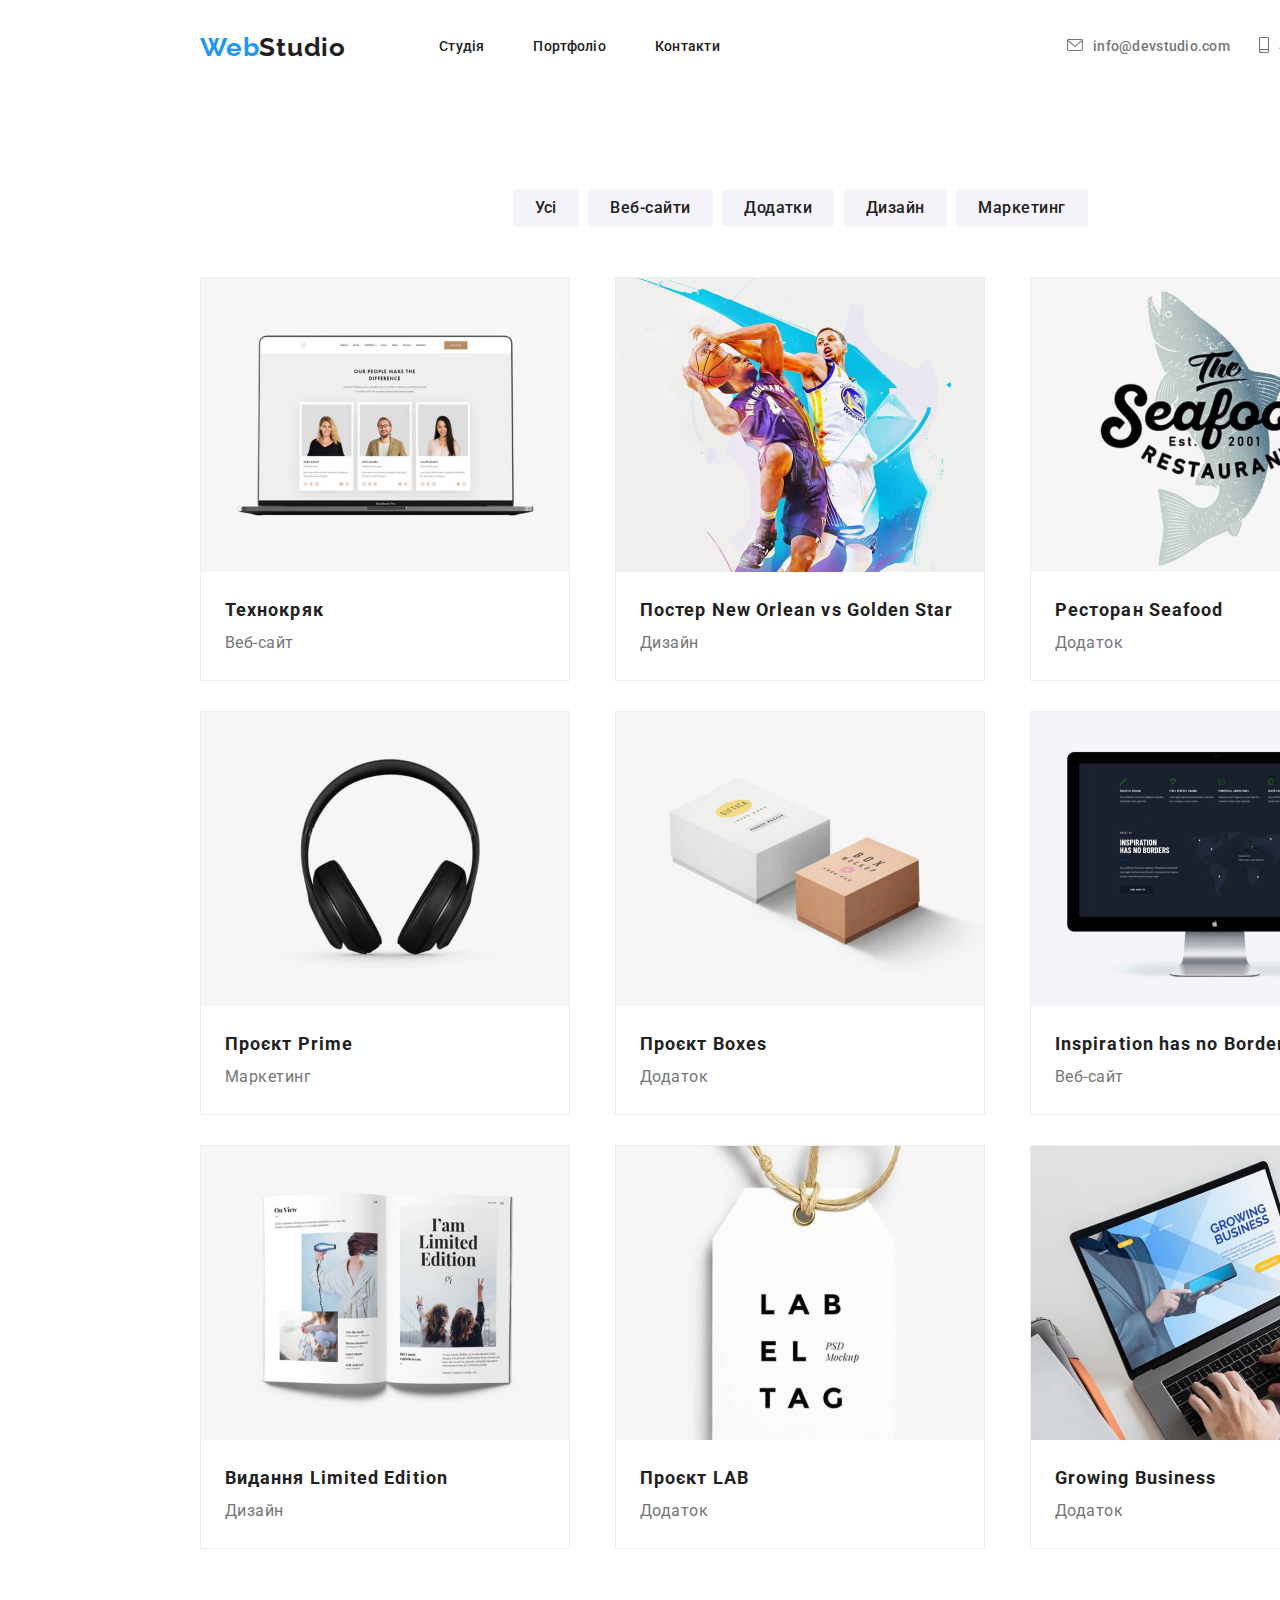
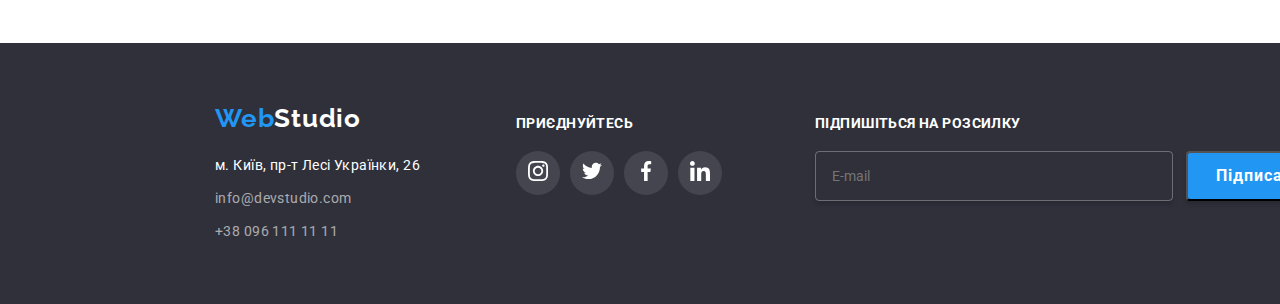
==== pages/portfolio.html @ 6ff3201d "xc" ====
<!DOCTYPE html>
<html lang="en">
  <head>
    <meta charset="UTF-8" />
    <meta http-equiv="X-UA-Compatible" content="IE=edge" />
    <meta name="viewport" content="width=device-width, initial-scale=1.0" />
    <title>Portfolio</title>
    <link rel="stylesheet" href="https://cdnjs.cloudflare.com/ajax/libs/modern-normalize/1.1.0/modern-normalize.min.css"/>
    <link href="https://fonts.googleapis.com/css2?family=Raleway:wght@700&family=Roboto:wght@400;500;700;900&display=swap" rel="stylesheet"/>
    <link rel="stylesheet" href="../css/portfolio.min.css"/>
  </head>

  <body>
    <div class="container">
      <header>
        <div class="header-wraper">
          <nav>
            <div class="header-left">
              <a class="logo-link" href="../index.html">
                <span class="web">Web</span>Studio</a>
                <ul class="nav-list">
                <li>
                  <a class="nav-list-link" href="../index.html">Студія</a>
                </li>
                <li>
                  <a class="nav-list-link" href="../pages/portfolio.html">Портфоліо</a>
                </li>
                <li><a class="nav-list-link" href="#">Контакти</a></li>
              </ul>
            </div>
          </nav>

          <div class="header-right">
            <a class="contacts-link" href="mailto:info@devstudio.com">
              <svg class="contact" width="16" height="12">
                <use href="../images/icons/symbol-defs.svg#email"></use>
              </svg>info@devstudio.com</a>
    
            <a class="contacts-link" href="tel:+380961111111">
              <svg class="contact" width="10" height="16">
              <use href="../images/icons/symbol-defs.svg#smartphone"></use>
            </svg>+38 096 111 11 11</a>
          </div>
        </div>
      </header>

      <main>
        <div class="content">
          <div class="filters">
            <button class="btn-filter">Усі</button>
            <button class="btn-filter">Веб-сайти</button>
            <button class="btn-filter">Додатки</button>
            <button class="btn-filter">Дизайн</button>
            <button class="btn-filter">Маркетинг</button>
          </div>

          <ul class="project-list">
            <li class="project-card">
              <div class="thumb">
                <div class="overlay">
                  <p class="overlay-text">Ресурс пропонує комплексні пропозиції з різним рівнем функціоналу та сервісів. Все це дозволить відвідувачу отримати вичерпні відомості про компанію чи приватну особу.</p>
                </div>
                
                <img src="../images/image(7).jpg" class="project-img" alt="Технокряк"/>
              </div>
                  <h2 class="project-title">Технокряк</h2>
                  <h3 class="project-text">Веб-сайт</h3>
            </li>

            <li class="project-card">
              <div class="thumb">
                <div class="overlay">
                  <p class="overlay-text">Ресурс пропонує комплексні пропозиції з різним рівнем функціоналу та сервісів. Все це дозволить відвідувачу отримати вичерпні відомості про компанію чи приватну особу.</p>
                </div>
                
                <img src="../images/image(8).jpg" class="project-img" alt="Постер New Orlean vs Golden Star"/>
              </div>
                  <h2 class="project-title">Постер New Orlean vs Golden Star</h2>
                  <h3 class="project-text">Дизайн</h3>
            </li>

              <li class="project-card">
                <div class="thumb">
                  <div class="overlay">
                    <p class="overlay-text">Ресурс пропонує комплексні пропозиції з різним рівнем функціоналу та сервісів. Все це дозволить відвідувачу отримати вичерпні відомості про компанію чи приватну особу.</p>
                  </div>
                  
                  <img src="../images/image(9).jpg" class="project-img" alt="Ресторан Seafood"/>
                </div>
                    <h2 class="project-title">Ресторан Seafood</h2>
                    <h3 class="project-text">Додаток</h3>
              </li>

                <li class="project-card">
                  <div class="thumb">
                    <div class="overlay">
                      <p class="overlay-text">Ресурс пропонує комплексні пропозиції з різним рівнем функціоналу та сервісів. Все це дозволить відвідувачу отримати вичерпні відомості про компанію чи приватну особу.</p>
                    </div>
                    
                    <img src="../images/image(10).jpg" class="project-img" alt="Проєкт Prime"/>
                  </div>
                      <h2 class="project-title">Проєкт Prime</h2>
                      <h3 class="project-text">Маркетинг</h3>
                </li>

                
                  <li class="project-card">
                    <div class="thumb">
                      <div class="overlay">
                        <p class="overlay-text">Ресурс пропонує комплексні пропозиції з різним рівнем функціоналу та сервісів. Все це дозволить відвідувачу отримати вичерпні відомості про компанію чи приватну особу.</p>
                      </div>
                      
                      <img src="../images/image(11).jpg" class="project-img" alt="Проєкт Boxes"/>
                    </div>
                        <h2 class="project-title">Проєкт Boxes</h2>
                        <h3 class="project-text">Додаток</h3>
                  </li>

                  
                    <li class="project-card">
                      <div class="thumb">
                        <div class="overlay">
                          <p class="overlay-text">Ресурс пропонує комплексні пропозиції з різним рівнем функціоналу та сервісів. Все це дозволить відвідувачу отримати вичерпні відомості про компанію чи приватну особу.</p>
                        </div>
                        
                        <img src="../images/image(12).jpg" class="project-img" alt="Inspiration has no Borders"/>
                      </div>
                          <h2 class="project-title">Inspiration has no Borders</h2>
                          <h3 class="project-text">Веб-сайт</h3>
                    </li>

                    
                      <li class="project-card">
                        <div class="thumb">
                          <div class="overlay">
                            <p class="overlay-text">Ресурс пропонує комплексні пропозиції з різним рівнем функціоналу та сервісів. Все це дозволить відвідувачу отримати вичерпні відомості про компанію чи приватну особу.</p>
                          </div>
                          
                          <img src="../images/image(13).jpg" class="project-img" alt="Ресторан Seafood"/>
                        </div>
                            <h2 class="project-title">Видання Limited Edition</h2>
                            <h3 class="project-text">Дизайн</h3>
                      </li>

            
              <li class="project-card">
                <div class="thumb">
                  <div class="overlay">
                    <p class="overlay-text">Ресурс пропонує комплексні пропозиції з різним рівнем функціоналу та сервісів. Все це дозволить відвідувачу отримати вичерпні відомості про компанію чи приватну особу.</p>
                  </div>
                  
                  <img src="../images/image(14).jpg" class="project-img" alt="Проєкт LAB"/>
                </div>
                    <h2 class="project-title">Проєкт LAB</h2>
                    <h3 class="project-text">Додаток</h3>
              </li>

              
                <li class="project-card">
                  <div class="thumb">
                    <div class="overlay">
                      <p class="overlay-text">Ресурс пропонує комплексні пропозиції з різним рівнем функціоналу та сервісів. Все це дозволить відвідувачу отримати вичерпні відомості про компанію чи приватну особу.</p>
                    </div>
                    
                    <img src="../images/image(15).jpg" class="project-img" alt="Growing Business"/>
                  </div>
                      <h2 class="project-title">Growing Business</h2>
                      <h3 class="project-text">Додаток</h3>
                </li>
                </ul>
      </main>

      <footer class="footer">
        <div class="footer-container">
          <section class="first-footer">
            <a class="logo-link" href="../index.html">
              <span class="web">Web</span><span class="studio">Studio</span>
            </a>
            <address>
              <a href="#" class="address-link">м. Київ, пр-т Лесі Українки, 26</a>
              <a class="contact-link" href="mailto:info@devstudio.com">info@devstudio.com</a>
              <a class="contact-link" href="tel:+380961111111">+38 096 111 11 11</a>
            </address>
          </section>
  
          <section class="second-footer">
            <h2 class="join-text">приєднуйтесь</h2>
            <ul class="join-list">
              <li class="join-list-item">
                <a href="#" class="join-link">
                  <svg class="join-social-media">
                    <use href="../images/icons/symbol-defs.svg#instagram"></use>
                  </svg>
                </a>
              </li>
              <li class="join-list-item">
                <a href="#" class="join-link">
                  <svg class="join-social-media">
                    <use href="../images/icons/symbol-defs.svg#twitter"></use>
                  </svg>
                </a>
              </li>
              <li class="join-list-item">
                <a href="#" class="join-link">
                  <svg class="join-social-media">
                    <use href="../images/icons/symbol-defs.svg#facebook"></use>
                  </svg>
                </a>
              </li>
              <li class="join-list-item">
                <a href="#" class="join-link">
                  <svg class="join-social-media">
                    <use href="../images/icons/symbol-defs.svg#linkedin"></use>
                  </svg>
                </a>
              </li>
            </ul>
          </section>
  
          <section class="footer-third">
            <form class="footer-form">
              <label class="footer-form__label">Підпишіться на розсилку
                <input type="email" placeholder="E-mail" class="footer-form__input" required/>
              </label>
              
              <button type="submit" class="footer-form__btn">Підписатися
                <svg class="subscribe-join-svg">
                  <use href="../images/icons/symbol-defs.svg#icon-telegram"></use>
                </svg>
              </button>
            </form>
          </section>
        </div>
      </footer>
    </div>
  </body>
</html>
---- css/portfolio.min.css ----
body{font-family:"Roboto",sans-serif;font-style:normal}ul,h1,h2,h3,p{padding:0;margin:0}ul{list-style:none}a{text-decoration:none}.container{width:1600px;margin:0 auto}.header-wraper{width:1200px;display:flex;justify-content:space-between;align-items:center;margin:0 auto;padding:32px 0}.header-left{display:flex;width:520px;justify-content:space-between}.header-right{display:flex;width:333px;justify-content:space-between;align-items:center}.logo-link{font-family:"Raleway";font-weight:700;font-size:26px;line-height:1.19;color:#212121;letter-spacing:.03em;animation:change-color 2s linear infinite}.studio{animation:ChangeColor 2s linear infinite}@keyframes ChangeColor{0%{color:#2196f3}100%{color:#212121}}.web{color:#2196f3;animation:changecolor 2s linear infinite}@keyframes change-color{0%{color:#2196f3}100%{color:#212121}}@keyframes changecolor{0%{color:#212121}100%{color:#2196f3}}.nav-list{width:281px;display:flex;justify-content:space-between;align-items:center;font-weight:500;font-size:14px;line-height:1.14;letter-spacing:.02em}.nav-list-link{color:#212121;position:relative}.nav-list-link::after{content:"";position:absolute;top:52.5px;left:0;width:0;height:4px;background-color:#2196f3;border-radius:2px}.nav-list-link:hover::after{width:100%;transition:width 300ms cubic-bezier(0.4, 0, 0.2, 1)}.nav-list-link:hover,.nav-list-link:focus{color:#2196f3}.contacts-link{font-weight:500;font-size:14px;line-height:1.14;letter-spacing:.02em;color:#757575}.contacts-link:hover,.contacts-link:focus{color:#2196f3;transition:color 250ms cubic-bezier(0.4, 0, 0.2, 1)}.contact{fill:#757575;margin-right:10px}.contacts-link:hover .contact{fill:#2196f3;transition:fill 250ms cubic-bezier(0.4, 0, 0.2, 1)}.filters{display:flex;justify-content:space-between;width:575px;height:54px;margin:0 auto 34px}.btn-filter{height:38px;background:#f5f4fa;border-radius:4px;font-family:"Roboto",sans-serif;font-style:normal;font-weight:500;font-size:16px;line-height:1.62;text-align:center;letter-spacing:.03em;color:#212121;padding:6px 22px;border:none;transition:transform 500ms ease}.btn-filter:hover,.btn-filter:focus{background-color:#2196f3;color:#fff;box-shadow:0px 3px 1px rgba(0,0,0,.1),0px 1px 2px rgba(0,0,0,.08),0px 2px 2px rgba(0,0,0,.12);transform:scale(1.1)}.content{width:1200px;margin:94px auto}.project-list{display:flex;flex-wrap:wrap;justify-content:space-between}.project-card{width:370px;height:404px;background:#fff;border:1px solid #eee;overflow:hidden;padding-bottom:20px}.project-card:nth-child(-n+6){margin-bottom:30px}.thumb{width:370px;height:294px;margin-bottom:20px;position:relative}.project-img{width:100%;height:100%;-o-object-fit:cover;object-fit:cover;-o-object-position:center;object-position:center}.overlay{position:absolute;top:0;left:0;width:100%;height:100%;background-color:rgba(33,150,243,.9);padding:63px 24px;transform:translatey(-100%);transition:transform 1s ease}.project-card:hover .overlay{transform:translatey(0)}.overlay-text{color:#fff;font-size:18px;font-weight:400;line-height:1.55;letter-spacing:.54px}.project-title{font-weight:700;font-size:18px;line-height:2;letter-spacing:.06em;color:#212121;padding-left:24px}.project-text{font-weight:400;font-size:16px;line-height:1.87;letter-spacing:.03em;color:#757575;padding-left:24px}.footer{background-color:#2f303a;padding:60px 0;padding-left:215px}.footer-container{display:flex}.first-footer{width:231px;margin-right:70px}.footer .logo-link{display:block;margin-bottom:20px}.studio{color:#fff}address{font-style:normal}.address-link{display:block;font-weight:400;font-size:14px;line-height:1.71;letter-spacing:.03em;color:#fff;margin-bottom:9px}.contact-link{display:block;font-weight:400;font-size:14px;line-height:1.71;letter-spacing:.03em;color:rgba(255,255,255,.6)}.contact-link:not(:last-child){margin-bottom:9px}.second-footer{padding-top:12px;width:206px;margin-right:93px}.join-text{color:#fff;font-size:14px;font-weight:700;letter-spacing:.42px;text-transform:uppercase;margin-bottom:20px}.join-list{display:flex;justify-content:space-between;width:206px}.join-list-item{width:44px;height:44px;display:flex;justify-content:center;align-items:center;background-color:rgba(255,255,255,.1);border-radius:50%;transition:transform 500ms ease}.join-list-item:hover{background-color:#2196f3;transform:scale(1.1)}.join-social-media{width:20px;height:20px;fill:#fff}.footer-third{padding-top:12px;width:570px}.footer-form__label{color:#fff;font-size:14px;font-weight:700;letter-spacing:.42px;text-transform:uppercase;margin-right:12px}.footer-form{display:flex;align-items:flex-end}.footer-form__input{width:358px;height:50px;border-radius:4px;border:1px solid rgba(255,255,255,.3);background:rgba(33,150,243,0);box-shadow:0px 4px 4px 0px rgba(0,0,0,.15);padding-left:16px;margin-top:20px}.footer-form-input:hover{border:1px solid #2196f3}.footer-form__btn{width:200px;height:50px;border-radius:4px;background:#2196f3;box-shadow:0px 4px 4px 0px rgba(0,0,0,.15);color:#fff;text-align:center;font-size:16px;font-family:"Roboto",sans-serif;font-weight:700;line-height:30px;letter-spacing:.96px;display:flex;align-items:center;justify-content:center;padding:10px 28px}.subscribe-join-svg{fill:#fff;width:24px;height:24px;margin-left:10px}/*# sourceMappingURL=portfolio.min.css.map */
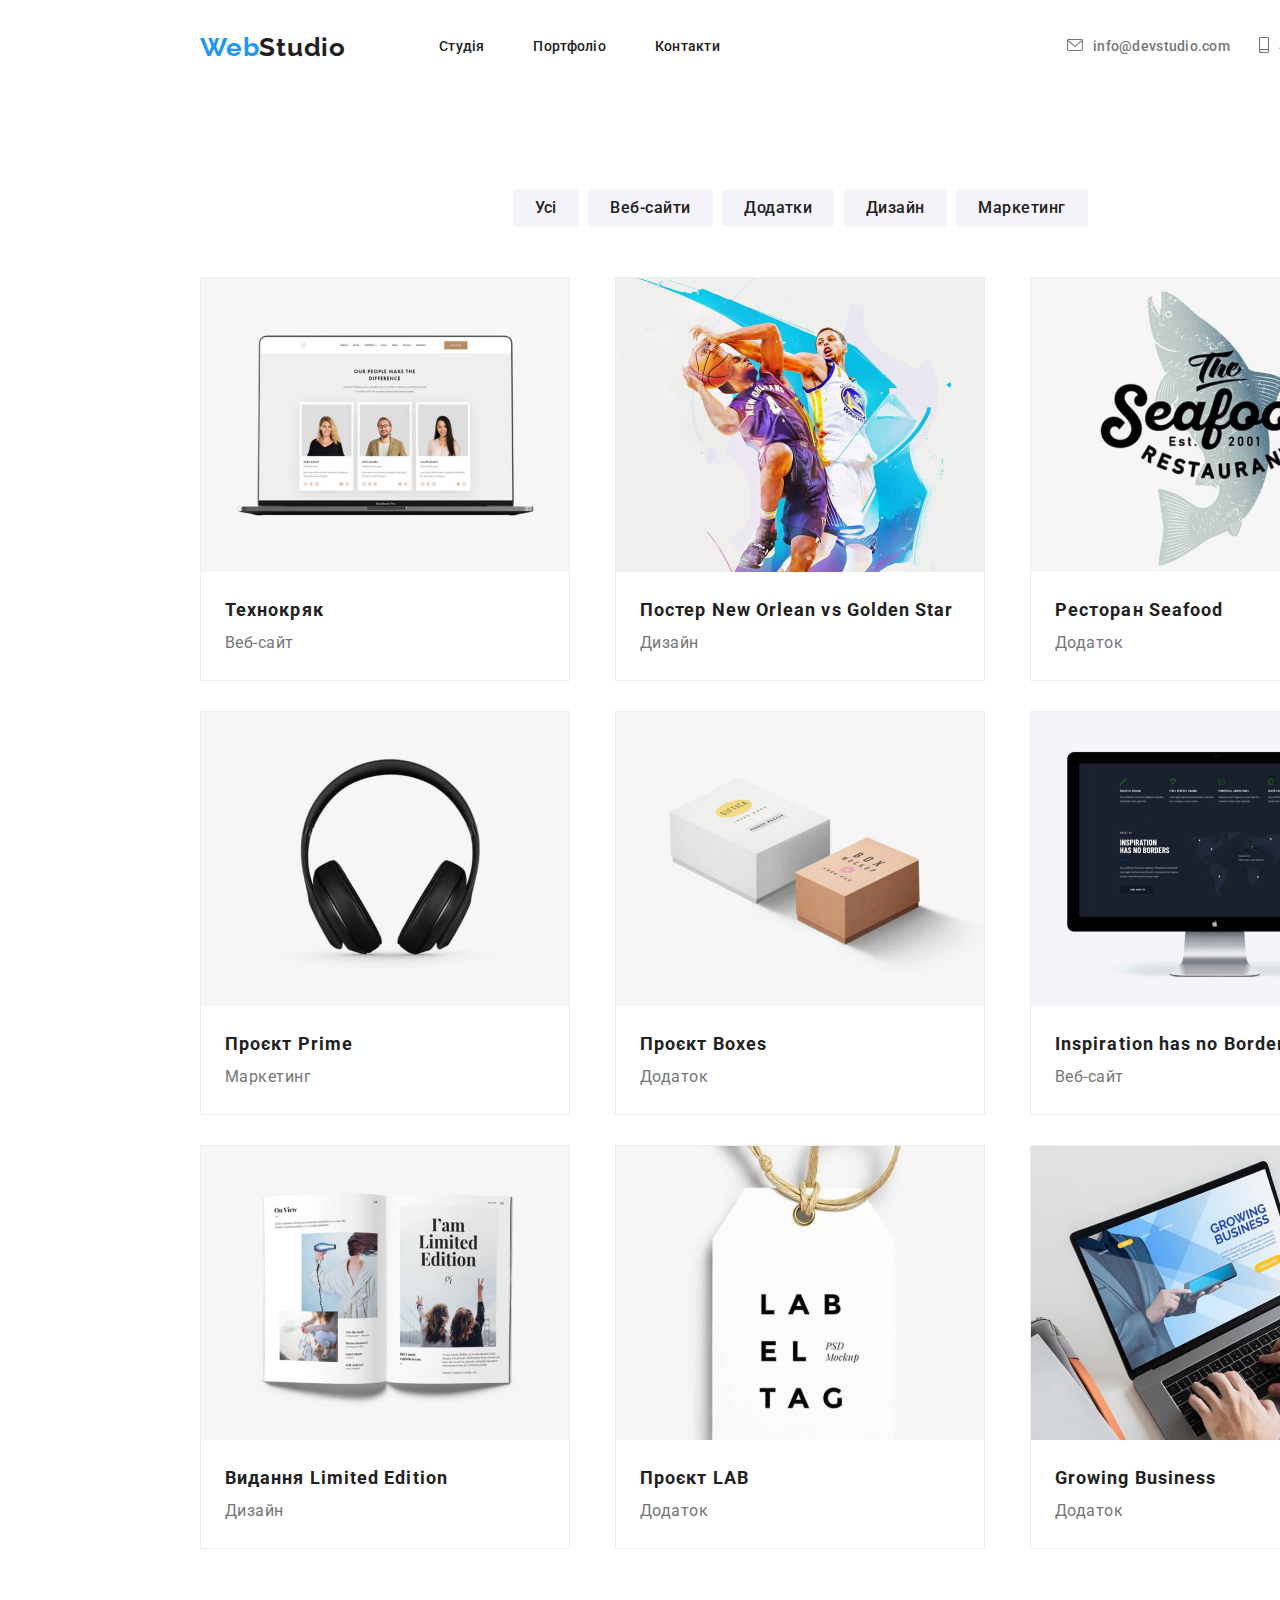
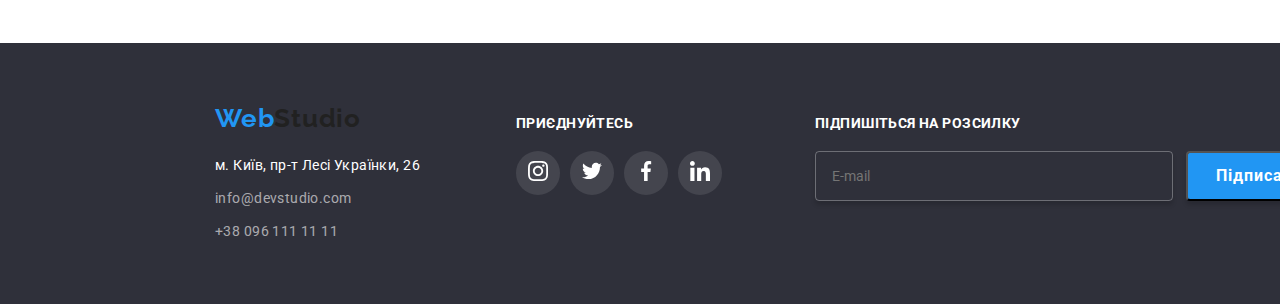
==== commit ffe30c87: "ds" ====
--- a/pages/portfolio.html
+++ b/pages/portfolio.html
@@ -13,32 +13,39 @@
   <body>
     <div class="container">
       <header>
-        <div class="header-wraper">
-          <nav>
-            <div class="header-left">
-              <a class="logo-link" href="../index.html">
-                <span class="web">Web</span>Studio</a>
+        <div class="header">
+          <div class="header__left">
+          <nav class="navigation">
+              <a href="../index.html" class="logo-link">
+                <span class="logo-link__web">Web</span>Studio</a>
                 <ul class="nav-list">
+                  <li>
+                    <a class="nav-list__link" href="../index.html">Студія</a>
+                  </li>
+                  <li>
+                  <a class="nav-list__link" href="./portfolio.html">Портфоліо</a>
+                </li>
                 <li>
-                  <a class="nav-list-link" href="../index.html">Студія</a>
-                </li>
-                <li>
-                  <a class="nav-list-link" href="../pages/portfolio.html">Портфоліо</a>
-                </li>
-                <li><a class="nav-list-link" href="#">Контакти</a></li>
+                    <a class="nav-list__link" href="#">Контакти</a>
+                </li>
               </ul>
-            </div>
           </nav>
-
-          <div class="header-right">
+        </div>
+
+          <div class="header__right">
             <a class="contacts-link" href="mailto:info@devstudio.com">
-              <svg class="contact" width="16" height="12">
-                <use href="../images/icons/symbol-defs.svg#email"></use>
+              <svg class="contacts-link__svg" width="16" height="12">
+                <use href="../images/icons/symbol-defs.svg#email">
+
+
+                </use>
               </svg>info@devstudio.com</a>
-    
             <a class="contacts-link" href="tel:+380961111111">
-              <svg class="contact" width="10" height="16">
-              <use href="../images/icons/symbol-defs.svg#smartphone"></use>
+              <svg class="contacts-link__svg" width="10" height="16">
+              <use href="../images/icons/symbol-defs.svg#smartphone">
+
+
+              </use>
             </svg>+38 096 111 11 11</a>
           </div>
         </div>
@@ -47,134 +54,134 @@
       <main>
         <div class="content">
           <div class="filters">
-            <button class="btn-filter">Усі</button>
-            <button class="btn-filter">Веб-сайти</button>
-            <button class="btn-filter">Додатки</button>
-            <button class="btn-filter">Дизайн</button>
-            <button class="btn-filter">Маркетинг</button>
+            <button class="filters__btn">Усі</button>
+            <button class="filters__btn">Веб-сайти</button>
+            <button class="filters__btn">Додатки</button>
+            <button class="filters__btn">Дизайн</button>
+            <button class="filters__btn">Маркетинг</button>
           </div>
 
           <ul class="project-list">
-            <li class="project-card">
-              <div class="thumb">
+            <li class="project-list__card">
+              <div class="project-list__thumb">
                 <div class="overlay">
-                  <p class="overlay-text">Ресурс пропонує комплексні пропозиції з різним рівнем функціоналу та сервісів. Все це дозволить відвідувачу отримати вичерпні відомості про компанію чи приватну особу.</p>
+                  <p class="overlay__text">Ресурс пропонує комплексні пропозиції з різним рівнем функціоналу та сервісів. Все це дозволить відвідувачу отримати вичерпні відомості про компанію чи приватну особу.</p>
                 </div>
                 
-                <img src="../images/image(7).jpg" class="project-img" alt="Технокряк"/>
+                <img src="../images/image(7).jpg" class="project-list__img" alt="Технокряк"/>
               </div>
-                  <h2 class="project-title">Технокряк</h2>
-                  <h3 class="project-text">Веб-сайт</h3>
+                  <h2 class="project-list__title">Технокряк</h2>
+                  <h3 class="project-list__text">Веб-сайт</h3>
             </li>
 
-            <li class="project-card">
-              <div class="thumb">
+            <li class="project-list__card">
+              <div class="project-list__thumb">
                 <div class="overlay">
-                  <p class="overlay-text">Ресурс пропонує комплексні пропозиції з різним рівнем функціоналу та сервісів. Все це дозволить відвідувачу отримати вичерпні відомості про компанію чи приватну особу.</p>
+                  <p class="overlay__text">Ресурс пропонує комплексні пропозиції з різним рівнем функціоналу та сервісів. Все це дозволить відвідувачу отримати вичерпні відомості про компанію чи приватну особу.</p>
                 </div>
                 
-                <img src="../images/image(8).jpg" class="project-img" alt="Постер New Orlean vs Golden Star"/>
+                <img src="../images/image(8).jpg" class="project-list__img" alt="Постер New Orlean vs Golden Star"/>
               </div>
-                  <h2 class="project-title">Постер New Orlean vs Golden Star</h2>
-                  <h3 class="project-text">Дизайн</h3>
+                  <h2 class="project-list__title">Постер New Orlean vs Golden Star</h2>
+                  <h3 class="project-list__text">Дизайн</h3>
             </li>
 
-              <li class="project-card">
-                <div class="thumb">
+              <li class="project-list__card">
+                <div class="project-list__thumb">
                   <div class="overlay">
-                    <p class="overlay-text">Ресурс пропонує комплексні пропозиції з різним рівнем функціоналу та сервісів. Все це дозволить відвідувачу отримати вичерпні відомості про компанію чи приватну особу.</p>
+                    <p class="overlay__text">Ресурс пропонує комплексні пропозиції з різним рівнем функціоналу та сервісів. Все це дозволить відвідувачу отримати вичерпні відомості про компанію чи приватну особу.</p>
                   </div>
                   
-                  <img src="../images/image(9).jpg" class="project-img" alt="Ресторан Seafood"/>
-                </div>
-                    <h2 class="project-title">Ресторан Seafood</h2>
-                    <h3 class="project-text">Додаток</h3>
-              </li>
-
-                <li class="project-card">
-                  <div class="thumb">
+                  <img src="../images/image(9).jpg" class="project-list__img" alt="Ресторан Seafood"/>
+                </div>
+                    <h2 class="project-list__title">Ресторан Seafood</h2>
+                    <h3 class="project-list__text">Додаток</h3>
+              </li>
+
+                <li class="project-list__card">
+                  <div class="project-list__thumb">
                     <div class="overlay">
-                      <p class="overlay-text">Ресурс пропонує комплексні пропозиції з різним рівнем функціоналу та сервісів. Все це дозволить відвідувачу отримати вичерпні відомості про компанію чи приватну особу.</p>
+                      <p class="overlay__text">Ресурс пропонує комплексні пропозиції з різним рівнем функціоналу та сервісів. Все це дозволить відвідувачу отримати вичерпні відомості про компанію чи приватну особу.</p>
                     </div>
                     
-                    <img src="../images/image(10).jpg" class="project-img" alt="Проєкт Prime"/>
-                  </div>
-                      <h2 class="project-title">Проєкт Prime</h2>
-                      <h3 class="project-text">Маркетинг</h3>
+                    <img src="../images/image(10).jpg" class="project-list__img" alt="Проєкт Prime"/>
+                  </div>
+                      <h2 class="project-list__title">Проєкт Prime</h2>
+                      <h3 class="project-list__text">Маркетинг</h3>
                 </li>
 
                 
-                  <li class="project-card">
-                    <div class="thumb">
+                  <li class="project-list__card">
+                    <div class="project-list__thumb">
                       <div class="overlay">
-                        <p class="overlay-text">Ресурс пропонує комплексні пропозиції з різним рівнем функціоналу та сервісів. Все це дозволить відвідувачу отримати вичерпні відомості про компанію чи приватну особу.</p>
+                        <p class="overlay__text">Ресурс пропонує комплексні пропозиції з різним рівнем функціоналу та сервісів. Все це дозволить відвідувачу отримати вичерпні відомості про компанію чи приватну особу.</p>
                       </div>
                       
-                      <img src="../images/image(11).jpg" class="project-img" alt="Проєкт Boxes"/>
+                      <img src="../images/image(11).jpg" class="project-list__img" alt="Проєкт Boxes"/>
                     </div>
-                        <h2 class="project-title">Проєкт Boxes</h2>
-                        <h3 class="project-text">Додаток</h3>
+                        <h2 class="project-list__title">Проєкт Boxes</h2>
+                        <h3 class="project-list__text">Додаток</h3>
                   </li>
 
                   
-                    <li class="project-card">
-                      <div class="thumb">
+                    <li class="project-list__card">
+                      <div class="project-list__thumb">
                         <div class="overlay">
-                          <p class="overlay-text">Ресурс пропонує комплексні пропозиції з різним рівнем функціоналу та сервісів. Все це дозволить відвідувачу отримати вичерпні відомості про компанію чи приватну особу.</p>
+                          <p class="overlay__text">Ресурс пропонує комплексні пропозиції з різним рівнем функціоналу та сервісів. Все це дозволить відвідувачу отримати вичерпні відомості про компанію чи приватну особу.</p>
                         </div>
                         
-                        <img src="../images/image(12).jpg" class="project-img" alt="Inspiration has no Borders"/>
+                        <img src="../images/image(12).jpg" class="project-list__img" alt="Inspiration has no Borders"/>
                       </div>
-                          <h2 class="project-title">Inspiration has no Borders</h2>
-                          <h3 class="project-text">Веб-сайт</h3>
+                          <h2 class="project-list__title">Inspiration has no Borders</h2>
+                          <h3 class="project-list__text">Веб-сайт</h3>
                     </li>
 
                     
-                      <li class="project-card">
-                        <div class="thumb">
+                      <li class="project-list__card">
+                        <div class="project-list__thumb">
                           <div class="overlay">
-                            <p class="overlay-text">Ресурс пропонує комплексні пропозиції з різним рівнем функціоналу та сервісів. Все це дозволить відвідувачу отримати вичерпні відомості про компанію чи приватну особу.</p>
+                            <p class="overlay__text">Ресурс пропонує комплексні пропозиції з різним рівнем функціоналу та сервісів. Все це дозволить відвідувачу отримати вичерпні відомості про компанію чи приватну особу.</p>
                           </div>
                           
-                          <img src="../images/image(13).jpg" class="project-img" alt="Ресторан Seafood"/>
+                          <img src="../images/image(13).jpg" class="project-list__img" alt="Ресторан Seafood"/>
                         </div>
-                            <h2 class="project-title">Видання Limited Edition</h2>
-                            <h3 class="project-text">Дизайн</h3>
+                            <h2 class="project-list__title">Видання Limited Edition</h2>
+                            <h3 class="project-list__text">Дизайн</h3>
                       </li>
 
             
-              <li class="project-card">
-                <div class="thumb">
+              <li class="project-list__card">
+                <div class="project-list__thumb">
                   <div class="overlay">
-                    <p class="overlay-text">Ресурс пропонує комплексні пропозиції з різним рівнем функціоналу та сервісів. Все це дозволить відвідувачу отримати вичерпні відомості про компанію чи приватну особу.</p>
+                    <p class="overlay__text">Ресурс пропонує комплексні пропозиції з різним рівнем функціоналу та сервісів. Все це дозволить відвідувачу отримати вичерпні відомості про компанію чи приватну особу.</p>
                   </div>
                   
-                  <img src="../images/image(14).jpg" class="project-img" alt="Проєкт LAB"/>
-                </div>
-                    <h2 class="project-title">Проєкт LAB</h2>
-                    <h3 class="project-text">Додаток</h3>
+                  <img src="../images/image(14).jpg" class="project-list__img" alt="Проєкт LAB"/>
+                </div>
+                    <h2 class="project-list__title">Проєкт LAB</h2>
+                    <h3 class="project-list__text">Додаток</h3>
               </li>
 
               
-                <li class="project-card">
-                  <div class="thumb">
+                <li class="project-list__card">
+                  <div class="project-list__thumb">
                     <div class="overlay">
-                      <p class="overlay-text">Ресурс пропонує комплексні пропозиції з різним рівнем функціоналу та сервісів. Все це дозволить відвідувачу отримати вичерпні відомості про компанію чи приватну особу.</p>
+                      <p class="overlay__text">Ресурс пропонує комплексні пропозиції з різним рівнем функціоналу та сервісів. Все це дозволить відвідувачу отримати вичерпні відомості про компанію чи приватну особу.</p>
                     </div>
                     
-                    <img src="../images/image(15).jpg" class="project-img" alt="Growing Business"/>
-                  </div>
-                      <h2 class="project-title">Growing Business</h2>
-                      <h3 class="project-text">Додаток</h3>
+                    <img src="../images/image(15).jpg" class="project-list__img" alt="Growing Business"/>
+                  </div>
+                      <h2 class="project-list__title">Growing Business</h2>
+                      <h3 class="project-list__text">Додаток</h3>
                 </li>
                 </ul>
       </main>
 
       <footer class="footer">
-        <div class="footer-container">
-          <section class="first-footer">
+        <div class="footer__container">
+          <section class="footer-first">
             <a class="logo-link" href="../index.html">
-              <span class="web">Web</span><span class="studio">Studio</span>
+              <span class="logo-link__logo">Web</span><span class="studio">Studio</span>
             </a>
             <address>
               <a href="#" class="address-link">м. Київ, пр-т Лесі Українки, 26</a>
@@ -183,33 +190,33 @@
             </address>
           </section>
   
-          <section class="second-footer">
-            <h2 class="join-text">приєднуйтесь</h2>
+          <section class="footer-second">
+            <h2 class="footer-second__text">приєднуйтесь</h2>
             <ul class="join-list">
-              <li class="join-list-item">
-                <a href="#" class="join-link">
-                  <svg class="join-social-media">
+              <li class="join-list__item">
+                <a href="#" class="join-list__link">
+                  <svg class="join-list__social">
                     <use href="../images/icons/symbol-defs.svg#instagram"></use>
                   </svg>
                 </a>
               </li>
-              <li class="join-list-item">
-                <a href="#" class="join-link">
-                  <svg class="join-social-media">
+              <li class="join-list__item">
+                <a href="#" class="join-list__link">
+                  <svg class="join-list__social">
                     <use href="../images/icons/symbol-defs.svg#twitter"></use>
                   </svg>
                 </a>
               </li>
-              <li class="join-list-item">
-                <a href="#" class="join-link">
-                  <svg class="join-social-media">
+              <li class="join-list__item">
+                <a href="#" class="join-list__link">
+                  <svg class="join-list__social">
                     <use href="../images/icons/symbol-defs.svg#facebook"></use>
                   </svg>
                 </a>
               </li>
-              <li class="join-list-item">
-                <a href="#" class="join-link">
-                  <svg class="join-social-media">
+              <li class="join-list__item">
+                <a href="#" class="join-list__link">
+                  <svg class="join-list__social">
                     <use href="../images/icons/symbol-defs.svg#linkedin"></use>
                   </svg>
                 </a>
@@ -224,7 +231,7 @@
               </label>
               
               <button type="submit" class="footer-form__btn">Підписатися
-                <svg class="subscribe-join-svg">
+                <svg class="footer-form__subscribe">
                   <use href="../images/icons/symbol-defs.svg#icon-telegram"></use>
                 </svg>
               </button>
--- a/css/portfolio.min.css
+++ b/css/portfolio.min.css
@@ -1 +1 @@
-body{font-family:"Roboto",sans-serif;font-style:normal}ul,h1,h2,h3,p{padding:0;margin:0}ul{list-style:none}a{text-decoration:none}.container{width:1600px;margin:0 auto}.header-wraper{width:1200px;display:flex;justify-content:space-between;align-items:center;margin:0 auto;padding:32px 0}.header-left{display:flex;width:520px;justify-content:space-between}.header-right{display:flex;width:333px;justify-content:space-between;align-items:center}.logo-link{font-family:"Raleway";font-weight:700;font-size:26px;line-height:1.19;color:#212121;letter-spacing:.03em;animation:change-color 2s linear infinite}.studio{animation:ChangeColor 2s linear infinite}@keyframes ChangeColor{0%{color:#2196f3}100%{color:#212121}}.web{color:#2196f3;animation:changecolor 2s linear infinite}@keyframes change-color{0%{color:#2196f3}100%{color:#212121}}@keyframes changecolor{0%{color:#212121}100%{color:#2196f3}}.nav-list{width:281px;display:flex;justify-content:space-between;align-items:center;font-weight:500;font-size:14px;line-height:1.14;letter-spacing:.02em}.nav-list-link{color:#212121;position:relative}.nav-list-link::after{content:"";position:absolute;top:52.5px;left:0;width:0;height:4px;background-color:#2196f3;border-radius:2px}.nav-list-link:hover::after{width:100%;transition:width 300ms cubic-bezier(0.4, 0, 0.2, 1)}.nav-list-link:hover,.nav-list-link:focus{color:#2196f3}.contacts-link{font-weight:500;font-size:14px;line-height:1.14;letter-spacing:.02em;color:#757575}.contacts-link:hover,.contacts-link:focus{color:#2196f3;transition:color 250ms cubic-bezier(0.4, 0, 0.2, 1)}.contact{fill:#757575;margin-right:10px}.contacts-link:hover .contact{fill:#2196f3;transition:fill 250ms cubic-bezier(0.4, 0, 0.2, 1)}.filters{display:flex;justify-content:space-between;width:575px;height:54px;margin:0 auto 34px}.btn-filter{height:38px;background:#f5f4fa;border-radius:4px;font-family:"Roboto",sans-serif;font-style:normal;font-weight:500;font-size:16px;line-height:1.62;text-align:center;letter-spacing:.03em;color:#212121;padding:6px 22px;border:none;transition:transform 500ms ease}.btn-filter:hover,.btn-filter:focus{background-color:#2196f3;color:#fff;box-shadow:0px 3px 1px rgba(0,0,0,.1),0px 1px 2px rgba(0,0,0,.08),0px 2px 2px rgba(0,0,0,.12);transform:scale(1.1)}.content{width:1200px;margin:94px auto}.project-list{display:flex;flex-wrap:wrap;justify-content:space-between}.project-card{width:370px;height:404px;background:#fff;border:1px solid #eee;overflow:hidden;padding-bottom:20px}.project-card:nth-child(-n+6){margin-bottom:30px}.thumb{width:370px;height:294px;margin-bottom:20px;position:relative}.project-img{width:100%;height:100%;-o-object-fit:cover;object-fit:cover;-o-object-position:center;object-position:center}.overlay{position:absolute;top:0;left:0;width:100%;height:100%;background-color:rgba(33,150,243,.9);padding:63px 24px;transform:translatey(-100%);transition:transform 1s ease}.project-card:hover .overlay{transform:translatey(0)}.overlay-text{color:#fff;font-size:18px;font-weight:400;line-height:1.55;letter-spacing:.54px}.project-title{font-weight:700;font-size:18px;line-height:2;letter-spacing:.06em;color:#212121;padding-left:24px}.project-text{font-weight:400;font-size:16px;line-height:1.87;letter-spacing:.03em;color:#757575;padding-left:24px}.footer{background-color:#2f303a;padding:60px 0;padding-left:215px}.footer-container{display:flex}.first-footer{width:231px;margin-right:70px}.footer .logo-link{display:block;margin-bottom:20px}.studio{color:#fff}address{font-style:normal}.address-link{display:block;font-weight:400;font-size:14px;line-height:1.71;letter-spacing:.03em;color:#fff;margin-bottom:9px}.contact-link{display:block;font-weight:400;font-size:14px;line-height:1.71;letter-spacing:.03em;color:rgba(255,255,255,.6)}.contact-link:not(:last-child){margin-bottom:9px}.second-footer{padding-top:12px;width:206px;margin-right:93px}.join-text{color:#fff;font-size:14px;font-weight:700;letter-spacing:.42px;text-transform:uppercase;margin-bottom:20px}.join-list{display:flex;justify-content:space-between;width:206px}.join-list-item{width:44px;height:44px;display:flex;justify-content:center;align-items:center;background-color:rgba(255,255,255,.1);border-radius:50%;transition:transform 500ms ease}.join-list-item:hover{background-color:#2196f3;transform:scale(1.1)}.join-social-media{width:20px;height:20px;fill:#fff}.footer-third{padding-top:12px;width:570px}.footer-form__label{color:#fff;font-size:14px;font-weight:700;letter-spacing:.42px;text-transform:uppercase;margin-right:12px}.footer-form{display:flex;align-items:flex-end}.footer-form__input{width:358px;height:50px;border-radius:4px;border:1px solid rgba(255,255,255,.3);background:rgba(33,150,243,0);box-shadow:0px 4px 4px 0px rgba(0,0,0,.15);padding-left:16px;margin-top:20px}.footer-form-input:hover{border:1px solid #2196f3}.footer-form__btn{width:200px;height:50px;border-radius:4px;background:#2196f3;box-shadow:0px 4px 4px 0px rgba(0,0,0,.15);color:#fff;text-align:center;font-size:16px;font-family:"Roboto",sans-serif;font-weight:700;line-height:30px;letter-spacing:.96px;display:flex;align-items:center;justify-content:center;padding:10px 28px}.subscribe-join-svg{fill:#fff;width:24px;height:24px;margin-left:10px}/*# sourceMappingURL=portfolio.min.css.map */+body{font-family:"Roboto",sans-serif;font-style:normal}ul,h1,h2,h3,p{padding:0;margin:0}ul{list-style:none}a{text-decoration:none}.container{width:1600px;margin:0 auto}.contant-container{width:1200px;margin:0 auto}.header{width:1200px;display:flex;justify-content:space-between;align-items:center;margin:0 auto;padding:32px 0}.header__right{display:flex;width:333px;justify-content:space-between;align-items:center}.navigation{display:flex;width:520px;justify-content:space-between}.logo-link{font-family:"Raleway";font-weight:700;font-size:26px;line-height:1.19;color:#212121;letter-spacing:.03em;animation:change-color 2s linear infinite}.studio{animation:ChangeColor 2s linear infinite}@keyframes ChangeColor{0%{color:#2196f3}100%{color:#212121}}.logo-link__web{color:#2196f3;animation:changecolor 2s linear infinite}@keyframes change-color{0%{color:#2196f3}100%{color:#212121}}@keyframes changecolor{0%{color:#212121}100%{color:#2196f3}}.nav-list{width:281px;display:flex;justify-content:space-between;align-items:center;font-weight:500;font-size:14px;line-height:1.14;letter-spacing:.02em}.nav-list__link{color:#212121;position:relative}.nav-list__link::after{content:"";position:absolute;top:52.5px;left:0;width:0;height:4px;background-color:#2196f3;border-radius:2px}.nav-list__link:hover::after{width:100%;transition:width 300ms cubic-bezier(0.4, 0, 0.2, 1)}.nav-list__link:hover,.nav-list__link:focus{color:#2196f3}.contacts-link{font-weight:500;font-size:14px;line-height:1.14;letter-spacing:.02em;color:#757575}.contacts-link:hover,.contacts-link:focus{color:#2196f3;transition:color 250ms cubic-bezier(0.4, 0, 0.2, 1)}.contacts-link__svg{fill:#757575;margin-right:10px}.contacts-link:hover .contacts-link__svg{fill:#2196f3;transition:fill 250ms cubic-bezier(0.4, 0, 0.2, 1)}.filters{display:flex;justify-content:space-between;width:575px;height:54px;margin:0 auto 34px}.filters__btn{height:38px;background:#f5f4fa;border-radius:4px;font-family:"Roboto",sans-serif;font-style:normal;font-weight:500;font-size:16px;line-height:1.62;text-align:center;letter-spacing:.03em;color:#212121;padding:6px 22px;border:none;transition:transform 500ms ease}.filters__btn:hover,.filters__btn:focus{background-color:#2196f3;color:#fff;box-shadow:0px 3px 1px rgba(0,0,0,.1),0px 1px 2px rgba(0,0,0,.08),0px 2px 2px rgba(0,0,0,.12);transform:scale(1.1)}.content{width:1200px;margin:94px auto}.project-list{display:flex;flex-wrap:wrap;justify-content:space-between}.project-list__card{width:370px;height:404px;background:#fff;border:1px solid #eee;overflow:hidden;padding-bottom:20px}.project-list__card:nth-child(-n+6){margin-bottom:30px}.project-list__thumb{width:370px;height:294px;margin-bottom:20px;position:relative}.project-list__img{width:100%;height:100%;-o-object-fit:cover;object-fit:cover;-o-object-position:center;object-position:center}.overlay{position:absolute;top:0;left:0;width:100%;height:100%;background-color:rgba(33,150,243,.9);padding:63px 24px;transform:translatey(-100%);transition:transform 1s ease}.project-list__card:hover .overlay{transform:translatey(0)}.overlay__text{color:#fff;font-size:18px;font-weight:400;line-height:1.55;letter-spacing:.54px}.project-list__title{font-weight:700;font-size:18px;line-height:2;letter-spacing:.06em;color:#212121;padding-left:24px}.project-list__text{font-weight:400;font-size:16px;line-height:1.87;letter-spacing:.03em;color:#757575;padding-left:24px}.footer{background-color:#2f303a;padding:60px 0;padding-left:215px}.footer__container{display:flex}.footer-first{width:231px;margin-right:70px}.footer .logo-link{display:block;margin-bottom:20px}.logo-link__logo{color:#fff}.logo-link__logo{font-family:"Raleway";font-weight:700;font-size:26px;line-height:1.19;color:#212121;letter-spacing:.03em;animation:changing-color 2s linear infinite}.studio{animation:ChangingColor 2s linear infinite}@keyframes ChangingColor{0%{color:#2196f3}100%{color:#fff}}.logo-link__logo{color:#2196f3;animation:changing-color 2s linear infinite}@keyframes changing-color{0%{color:#2196f3}100%{color:#fff}}@keyframes changing-color{0%{color:#fff}100%{color:#2196f3}}address{font-style:normal}.address-link{display:block;font-weight:400;font-size:14px;line-height:1.71;letter-spacing:.03em;color:#fff;margin-bottom:9px}.contact-link{display:block;font-weight:400;font-size:14px;line-height:1.71;letter-spacing:.03em;color:rgba(255,255,255,.6)}.contact-link:not(:last-child){margin-bottom:9px}.footer-second{padding-top:12px;width:206px;margin-right:93px}.footer-second__text{color:#fff;font-size:14px;font-weight:700;letter-spacing:.42px;text-transform:uppercase;margin-bottom:20px}.join-list{display:flex;justify-content:space-between;width:206px}.join-list__item{width:44px;height:44px;display:flex;justify-content:center;align-items:center;background-color:rgba(255,255,255,.1);border-radius:50%;transition:transform 500ms ease}.join-list__item:hover{background-color:#2196f3;transform:scale(1.1)}.join-list__social{width:20px;height:20px;fill:#fff}.footer-third{padding-top:12px;width:570px}.footer-form__label{color:#fff;font-size:14px;font-weight:700;letter-spacing:.42px;text-transform:uppercase;margin-right:12px}.footer-form{display:flex;align-items:flex-end}.footer-form__input{width:358px;height:50px;border-radius:4px;border:1px solid rgba(255,255,255,.3);background:rgba(33,150,243,0);box-shadow:0px 4px 4px 0px rgba(0,0,0,.15);padding-left:16px;margin-top:20px}.footer-form__input:hover{border:1px solid #2196f3}.footer-form__btn{width:200px;height:50px;border-radius:4px;background:#2196f3;box-shadow:0px 4px 4px 0px rgba(0,0,0,.15);color:#fff;text-align:center;font-size:16px;font-family:"Roboto",sans-serif;font-weight:700;line-height:30px;letter-spacing:.96px;display:flex;align-items:center;justify-content:center;padding:10px 28px}.footer-form__subscribe{fill:#fff;width:24px;height:24px;margin-left:10px}/*# sourceMappingURL=portfolio.min.css.map */